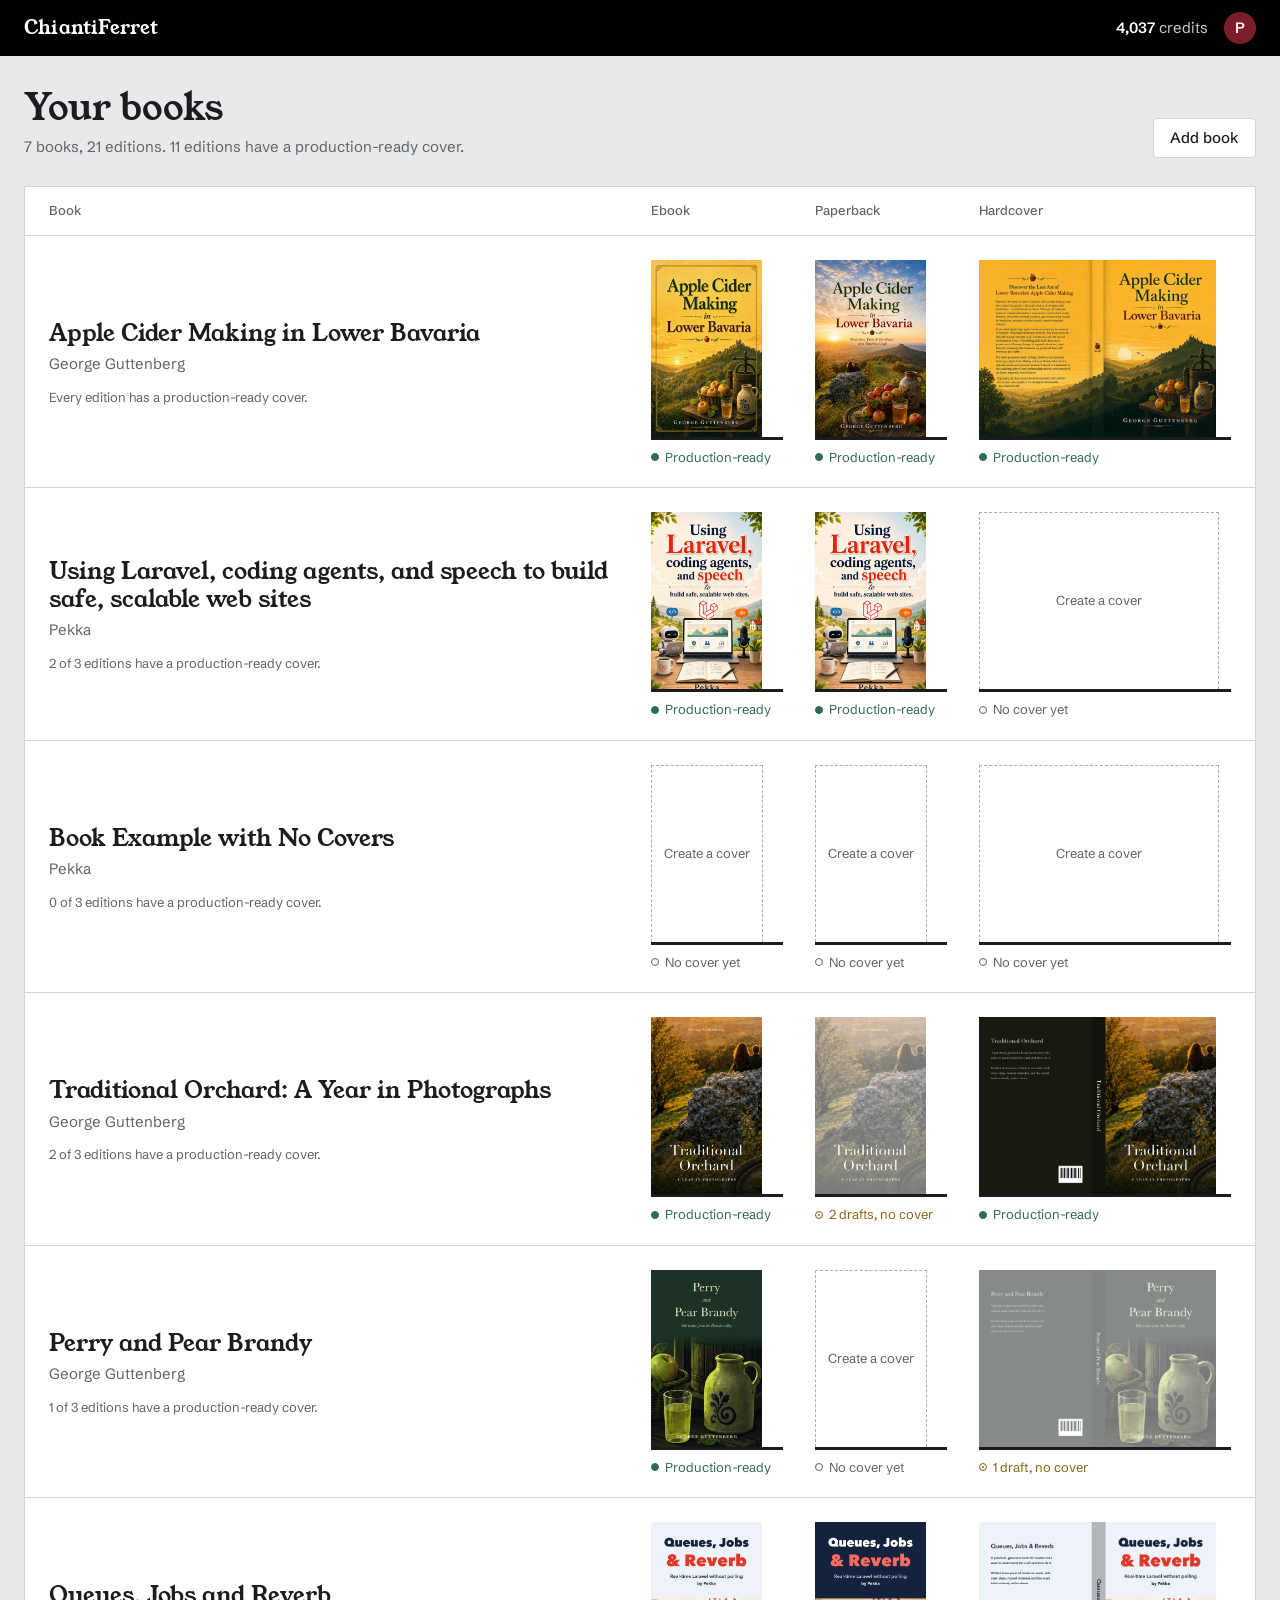
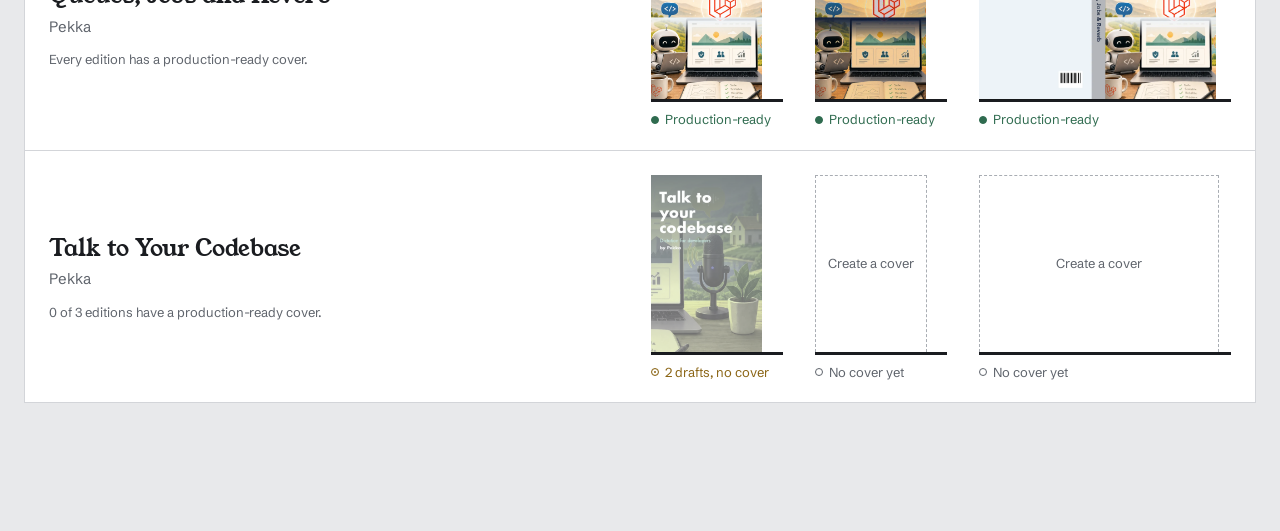
==== covers/index.html @ b51170eb "Add ChiantiFerret cover studio mockup A clickable HTML/JS mockup of a streamlined cover workflow: li" ====
<!DOCTYPE html>
<html lang="en">
<head>
    <meta charset="utf-8">
    <meta name="viewport" content="width=device-width, initial-scale=1">
    <title>Covers · ChiantiFerret</title>
    <link rel="preconnect" href="https://fonts.googleapis.com">
    <link rel="preconnect" href="https://fonts.gstatic.com" crossorigin>
    <link rel="stylesheet" href="https://fonts.googleapis.com/css2?family=Schibsted+Grotesk:wght@400;500;600;700&family=Young+Serif&display=swap">
    <link rel="stylesheet" href="app.css">
</head>
<body>
    <a class="skip-link" href="#app">Skip to content</a>

    <header class="topbar">
        <a class="wordmark" href="#/">ChiantiFerret</a>
        <div class="topbar-account">
            <span class="credit-balance"><strong id="credit-balance">4,037</strong> credits</span>
            <span class="avatar" aria-label="Signed in as Pekka">P</span>
        </div>
    </header>

    <main id="app" tabindex="-1"></main>

    <dialog class="sheet" id="draft-dialog" aria-labelledby="draft-dialog-title">
        <form method="dialog" class="sheet-form" id="draft-form">
            <div class="sheet-head">
                <img class="sheet-thumb" id="draft-source-thumb" alt="">
                <div>
                    <h2 id="draft-dialog-title">Create new draft from this cover</h2>
                    <p class="sheet-sub" id="draft-dialog-sub"></p>
                </div>
            </div>

            <label class="field-label" for="draft-start">Start from</label>
            <select class="field" id="draft-start"></select>

            <label class="field-label" for="draft-prompt">What should the new draft look like?</label>
            <textarea class="field" id="draft-prompt" rows="4" placeholder="For example: same orchard scene at dusk, warmer light, title in a lighter serif"></textarea>

            <fieldset class="keep" id="draft-keep">
                <legend class="field-label">Keep from the starting cover</legend>
                <label><input type="checkbox" name="keep" value="text" checked> Title and author text</label>
                <label><input type="checkbox" name="keep" value="layout" checked> Layout</label>
                <label><input type="checkbox" name="keep" value="palette"> Colour palette</label>
                <label><input type="checkbox" name="keep" value="art"> Illustration</label>
            </fieldset>

            <fieldset class="segmented">
                <legend class="field-label">How many variations?</legend>
                <label><input type="radio" name="count" value="1"> <span>1</span></label>
                <label><input type="radio" name="count" value="2" checked> <span>2</span></label>
                <label><input type="radio" name="count" value="4"> <span>4</span></label>
            </fieldset>

            <div class="sheet-foot">
                <p class="cost-note" id="draft-cost-note"></p>
                <button class="btn btn-quiet" value="cancel" formnovalidate>Cancel</button>
                <button class="btn btn-primary" value="confirm" id="draft-submit">Create drafts</button>
            </div>
        </form>
    </dialog>

    <dialog class="sheet" id="tweak-dialog" aria-labelledby="tweak-dialog-title">
        <form method="dialog" class="sheet-form" id="tweak-form">
            <div class="sheet-head">
                <img class="sheet-thumb" id="tweak-source-thumb" alt="">
                <div>
                    <h2 id="tweak-dialog-title">Make minor tweaks</h2>
                    <p class="sheet-sub">Keeps the cover as it is and changes only what you list. You get a new draft; the original stays untouched.</p>
                </div>
            </div>
            <label class="field-label" for="tweak-prompt">What should change?</label>
            <textarea class="field" id="tweak-prompt" rows="4" required></textarea>
            <div class="chips" id="tweak-chips" aria-label="Common tweaks"></div>
            <div class="sheet-foot">
                <p class="cost-note" id="tweak-cost-note"></p>
                <button class="btn btn-quiet" value="cancel" formnovalidate>Cancel</button>
                <button class="btn btn-primary" value="confirm">Make tweaked draft</button>
            </div>
        </form>
    </dialog>

    <dialog class="sheet sheet-small" id="confirm-dialog" aria-labelledby="confirm-title">
        <form method="dialog" class="sheet-form">
            <h2 id="confirm-title"></h2>
            <p class="sheet-sub" id="confirm-body"></p>
            <div class="sheet-foot">
                <button class="btn btn-quiet" value="cancel">Cancel</button>
                <button class="btn btn-primary" value="confirm" id="confirm-submit"></button>
            </div>
        </form>
    </dialog>

    <div class="toasts" id="toasts" aria-live="polite"></div>

    <script src="app.js"></script>
</body>
</html>
---- covers/app.css ----
:root {
    --black: #000000;
    --board: #E8E9EB;
    --paper: #FFFFFF;
    --ink: #1A1C20;
    --muted: #5E636B;
    --rule: #D3D5D9;
    --chianti: #7B1E2B;
    --chianti-deep: #5C1520;
    --chianti-light: #C2485A;
    --ready: #2F6B4F;
    --gold: #8A6414;
    --stage: #26282D;

    --serif: "Young Serif", Georgia, serif;
    --sans: "Schibsted Grotesk", "Helvetica Neue", Arial, sans-serif;

    --t-xs: 0.8125rem;
    --t-sm: 0.9375rem;
    --t-md: 1.1875rem;
    --t-lg: 1.4375rem;
    --t-xl: 1.8125rem;
    --t-xxl: 2.25rem;

    --radius: 4px;
    --front-ratio: 0.625;
    --wrap-ratio: 1.3375;
}

*, *::before, *::after { box-sizing: border-box; }

html { -webkit-text-size-adjust: 100%; }

body {
    margin: 0;
    background: var(--board);
    color: var(--ink);
    font: 400 var(--t-sm)/1.5 var(--sans);
    min-height: 100vh;
}

img { display: block; max-width: 100%; }

button, input, select, textarea { font: inherit; color: inherit; }

:focus-visible {
    outline: 3px solid var(--chianti-light);
    outline-offset: 2px;
}

.skip-link {
    position: absolute;
    left: 1rem;
    top: -3rem;
    background: var(--paper);
    padding: 0.5rem 0.75rem;
    z-index: 20;
}
.skip-link:focus { top: 0.5rem; }

/* Top bar */

.topbar {
    position: sticky;
    top: 0;
    z-index: 10;
    display: flex;
    align-items: center;
    gap: 2.5rem;
    height: 56px;
    padding: 0 1.5rem;
    background: var(--black);
    color: #FFFFFF;
}

.wordmark {
    font-family: var(--serif);
    font-size: var(--t-md);
    color: #FFFFFF;
    text-decoration: none;
    letter-spacing: 0.01em;
    white-space: nowrap;
}

.topbar-account {
    margin-left: auto;
    display: flex;
    align-items: center;
    gap: 1rem;
    font-size: var(--t-sm);
    color: #C9CCD1;
    white-space: nowrap;
}
.credit-balance strong { color: #FFFFFF; font-weight: 600; }
.credit-balance.is-spending strong { color: #F1C76A; transition: color 0.2s; }

.avatar {
    display: grid;
    place-items: center;
    width: 32px;
    height: 32px;
    border-radius: 50%;
    background: var(--chianti);
    color: #FFFFFF;
    font-weight: 600;
}

/* Shared */

.page {
    max-width: 1280px;
    margin: 0 auto;
    padding: 2rem 1.5rem 8rem;
}

.btn {
    display: inline-flex;
    align-items: center;
    justify-content: center;
    gap: 0.5rem;
    min-height: 40px;
    padding: 0 1rem;
    border: 1px solid var(--rule);
    border-radius: var(--radius);
    background: var(--paper);
    color: var(--ink);
    font-weight: 500;
    text-decoration: none;
    cursor: pointer;
    white-space: nowrap;
}
.btn:hover { border-color: #A9ADB3; }
.btn-primary { background: var(--chianti); border-color: var(--chianti); color: #FFFFFF; }
.btn-primary:hover { background: var(--chianti-deep); border-color: var(--chianti-deep); }
.btn-quiet { border-color: transparent; background: transparent; }
.btn-quiet:hover { border-color: var(--rule); }
.btn-small { min-height: 32px; padding: 0 0.625rem; font-size: var(--t-xs); }
.btn[disabled] { opacity: 0.5; cursor: not-allowed; }

.price { color: var(--gold); font-weight: 600; white-space: nowrap; flex: none; }
.btn-primary .price { color: #F6D9A0; }

.status {
    display: inline-flex;
    align-items: center;
    gap: 0.375rem;
    font-size: var(--t-xs);
    color: var(--muted);
}
.status::before {
    content: "";
    width: 8px;
    height: 8px;
    border-radius: 50%;
    border: 1.5px solid currentColor;
}
.status-ready { color: var(--ready); }
.status-ready::before { background: var(--ready); border-color: var(--ready); }
.status-drafts { color: var(--gold); }
.status-drafts::before { background: transparent; border-color: var(--gold); box-shadow: inset 0 0 0 2px var(--paper), inset 0 0 0 4px var(--gold); }
.status-none { color: var(--muted); }
.status-working { color: var(--chianti); }
.status-working::before { background: var(--chianti); border-color: var(--chianti); animation: pulse 1.2s ease-in-out infinite; }

@keyframes pulse { 50% { opacity: 0.3; } }

/* Library */

.library-head {
    display: flex;
    align-items: flex-end;
    justify-content: space-between;
    gap: 1rem;
    margin-bottom: 1.75rem;
}
.library-head h1 {
    margin: 0;
    font-family: var(--serif);
    font-weight: 400;
    font-size: var(--t-xxl);
    line-height: 1.1;
}
.library-head p { margin: 0.5rem 0 0; color: var(--muted); }

.shelf {
    background: var(--paper);
    border: 1px solid var(--rule);
}

.shelf-columns,
.shelf-row {
    display: grid;
    grid-template-columns: minmax(220px, 1fr) 132px 132px 252px;
    column-gap: 2rem;
    padding: 0 1.5rem;
}

.shelf-columns {
    padding-top: 0.875rem;
    padding-bottom: 0.875rem;
    border-bottom: 1px solid var(--rule);
    color: var(--muted);
    font-size: var(--t-xs);
    font-weight: 500;
}

.shelf-row {
    padding-top: 1.5rem;
    padding-bottom: 1.25rem;
    border-bottom: 1px solid var(--rule);
    align-items: end;
}
.shelf-row:last-child { border-bottom: 0; }

.shelf-book { align-self: center; }
.shelf-book a {
    font-family: var(--serif);
    font-size: var(--t-lg);
    line-height: 1.2;
    color: var(--ink);
    text-decoration: none;
}
.shelf-book a:hover { text-decoration: underline; text-decoration-thickness: 1px; text-underline-offset: 3px; }
.shelf-book p { margin: 0.375rem 0 0; color: var(--muted); }
.shelf-book .summary { margin-top: 0.75rem; font-size: var(--t-xs); }

.slot {
    display: flex;
    flex-direction: column;
    gap: 0.5rem;
    color: inherit;
    text-decoration: none;
}
.slot-label { display: none; font-size: var(--t-xs); color: var(--muted); }
.slot-cover {
    height: 180px;
    display: flex;
    align-items: flex-end;
    border-bottom: 3px solid var(--ink);
}
.slot-cover img {
    max-height: 100%;
    width: auto;
    box-shadow: 0 1px 0 rgba(0, 0, 0, 0.15);
    transition: transform 0.15s ease-out;
}
.slot:hover .slot-cover img { transform: translateY(-4px); }
.slot-empty {
    width: 112px;
    height: 100%;
    display: grid;
    place-items: center;
    border: 1.5px dashed #A9ADB3;
    border-bottom: 0;
    color: var(--muted);
    font-size: var(--t-xs);
    text-align: center;
    padding: 0.5rem;
}
.slot-empty.is-wrap { width: 240px; }
.slot-draft-only img { opacity: 0.55; filter: grayscale(0.4); }

/* Detail */

.crumbs {
    display: flex;
    gap: 0.5rem;
    font-size: var(--t-sm);
    color: var(--muted);
}
.crumbs a { color: var(--muted); }

.book-title {
    margin: 0.5rem 0 0.25rem;
    font-family: var(--serif);
    font-weight: 400;
    font-size: var(--t-xl);
    line-height: 1.15;
    max-width: 40ch;
}
.book-author { margin: 0; color: var(--muted); }

.book-head {
    display: flex;
    align-items: flex-end;
    justify-content: space-between;
    gap: 1rem 2rem;
}
.book-links {
    display: flex;
    align-items: center;
    gap: 1.25rem;
    flex: none;
    padding-bottom: 0.125rem;
}
.btn-discreet {
    white-space: nowrap;
    border: 1px solid var(--rule);
    border-radius: var(--radius);
    background: transparent;
    padding: 0.3rem 0.625rem;
    font-size: var(--t-xs);
    color: var(--muted);
    cursor: pointer;
}
.btn-discreet:hover { color: var(--ink); border-color: #A9ADB3; }
.external-link {
    display: inline-flex;
    align-items: center;
    gap: 0.375rem;
    color: var(--chianti);
    font-weight: 500;
    text-decoration: underline;
    text-decoration-thickness: 1px;
    text-underline-offset: 3px;
}
.external-link svg { width: 14px; height: 14px; flex: none; }

.tabs {
    display: flex;
    gap: 0.25rem;
    margin-top: 1.5rem;
    border-bottom: 1px solid #C4C7CC;
}
.tab {
    display: flex;
    align-items: center;
    gap: 0.75rem;
    padding: 0.625rem 1.125rem 0.625rem 0.625rem;
    border: 1px solid transparent;
    border-bottom: 0;
    background: transparent;
    cursor: pointer;
    text-align: left;
    margin-bottom: -1px;
}
.tab[aria-selected="true"] {
    background: var(--paper);
    border-color: #C4C7CC;
    box-shadow: inset 0 3px 0 var(--chianti);
}
.tab-thumb {
    height: 40px;
    width: auto;
}
.tab-thumb-empty {
    width: 25px;
    height: 40px;
    border: 1.5px dashed #A9ADB3;
}
.tab-thumb-empty.is-wrap { width: 54px; }
.tab-name { display: block; font-weight: 600; }
.tab .status, .slot .status { white-space: nowrap; }

.workbench {
    display: grid;
    grid-template-columns: minmax(0, 1fr) 360px;
}
.workbench.is-empty { grid-template-columns: minmax(0, 1fr); }
.workbench.is-empty .stage { min-height: 380px; }
.workbench {
    background: var(--paper);
    border: 1px solid #C4C7CC;
    border-top: 0;
}

.stage {
    position: relative;
    display: flex;
    flex-direction: column;
    align-items: center;
    justify-content: center;
    gap: 1rem;
    min-height: 600px;
    padding: 2.5rem 2rem 1.5rem;
    background: var(--stage);
    color: #D7D9DD;
}
.stage-cover {
    position: relative;
    max-height: 560px;
    max-width: 100%;
}
.stage-cover img {
    max-height: 560px;
    width: auto;
    box-shadow: 0 24px 48px rgba(0, 0, 0, 0.45);
}
.stage.is-wrap .stage-cover img { max-height: 440px; }
.stage-caption { font-size: var(--t-xs); color: #A9ADB3; text-align: center; }

.stage-flag {
    position: absolute;
    top: 1rem;
    left: 1rem;
    display: flex;
    align-items: center;
    gap: 0.75rem;
    padding: 0.375rem 0.375rem 0.375rem 0.75rem;
    background: #3A3D44;
    border-radius: var(--radius);
    font-size: var(--t-xs);
    color: #FFFFFF;
}
.stage-flag button {
    border: 0;
    background: #FFFFFF;
    color: var(--ink);
    border-radius: 3px;
    padding: 0.25rem 0.5rem;
    cursor: pointer;
    font-size: var(--t-xs);
    font-weight: 600;
}

.stage-empty {
    max-width: 34ch;
    text-align: center;
}
.stage-empty h2 {
    margin: 0 0 0.5rem;
    font-family: var(--serif);
    font-weight: 400;
    font-size: var(--t-lg);
    color: #FFFFFF;
}
.stage-empty p { margin: 0 0 1.5rem; color: #B9BCC2; }
.stage-empty .actions { display: grid; gap: 0.5rem; }
.stage-empty .btn:not(.btn-primary) { background: transparent; color: #FFFFFF; border-color: #5A5E66; }

.inspector {
    display: flex;
    flex-direction: column;
    padding: 1.5rem;
    border-left: 1px solid var(--rule);
    min-width: 0;
}
.inspector h2 {
    margin: 0;
    font-size: var(--t-md);
    font-weight: 600;
    line-height: 1.3;
}
.facts {
    display: grid;
    grid-template-columns: auto 1fr;
    gap: 0.25rem 1rem;
    margin: 0.875rem 0 1.5rem;
    font-size: var(--t-xs);
}
.facts dt { color: var(--muted); }
.facts dd { margin: 0; }

.actions-list {
    display: grid;
    grid-template-columns: minmax(0, 1fr);
    gap: 0.5rem;
}
.actions-list .btn { justify-content: space-between; width: 100%; white-space: normal; text-align: left; padding-block: 0.5rem; }
.actions-list .btn-primary { justify-content: center; }
.action-hint { margin: -0.125rem 0 0.25rem; font-size: var(--t-xs); color: var(--muted); }

.danger-zone {
    margin-top: auto;
    padding-top: 1.5rem;
}
.btn-danger-quiet {
    border: 0;
    background: none;
    padding: 0.375rem 0;
    color: #9B2C2C;
    font-weight: 500;
    cursor: pointer;
    text-decoration: underline;
    text-decoration-thickness: 1px;
    text-underline-offset: 3px;
}

/* Analysis */

.analysis {
    margin-top: 1.5rem;
    padding-top: 1.25rem;
    border-top: 1px solid var(--rule);
}
.analysis h3 { margin: 0 0 0.75rem; font-size: var(--t-sm); font-weight: 600; }
.analysis-working {
    display: flex;
    align-items: center;
    gap: 0.75rem;
    color: var(--muted);
    font-size: var(--t-xs);
}
.analysis-working .glass { width: 22px; height: 35px; }

.thumb-test {
    display: flex;
    align-items: flex-end;
    gap: 0.75rem;
    margin-bottom: 1rem;
    padding: 0.75rem;
    background: #F3F4F5;
    font-size: var(--t-xs);
    color: var(--muted);
}
.thumb-test img:nth-child(1) { height: 48px; width: auto; }
.thumb-test img:nth-child(2) { height: 96px; width: auto; }
.thumb-test p { margin: 0; max-width: 18ch; }

.checks { list-style: none; margin: 0 0 1rem; padding: 0; display: grid; gap: 0.5rem; font-size: var(--t-xs); }
.checks li { display: grid; grid-template-columns: 18px 1fr; gap: 0.5rem; }
.checks li::before { font-weight: 700; }
.checks .ok::before { content: "✓"; color: var(--ready); }
.checks .warn::before { content: "!"; color: #B3541E; text-align: center; }

.suggestions { display: grid; gap: 0.375rem; margin-bottom: 0.875rem; font-size: var(--t-xs); }
.suggestions label { display: flex; gap: 0.5rem; align-items: flex-start; }
.suggestions input { margin-top: 0.2rem; accent-color: var(--chianti); }

/* Shelves of files */

.files {
    margin-top: 2.5rem;
}
.files-head {
    display: flex;
    align-items: flex-end;
    justify-content: space-between;
    gap: 1rem;
    margin-bottom: 1rem;
}
.files-head h2 { margin: 0; font-size: var(--t-lg); font-weight: 600; line-height: 1.2; }
.files-head p { margin: 0.25rem 0 0; color: var(--muted); max-width: 60ch; }

.file-grid {
    display: grid;
    grid-template-columns: repeat(auto-fill, minmax(150px, 1fr));
    gap: 1.75rem 1.25rem;
}
.file-grid.is-wrap { grid-template-columns: repeat(auto-fill, minmax(280px, 1fr)); }

.file {
    display: flex;
    flex-direction: column;
    gap: 0.5rem;
    min-width: 0;
}
.file-preview {
    position: relative;
    display: block;
    padding: 0;
    border: 0;
    background: #D9DBDE;
    cursor: zoom-in;
    aspect-ratio: var(--front-ratio);
    overflow: hidden;
}
.is-wrap .file-preview { aspect-ratio: var(--wrap-ratio); }
.file-preview img { width: 100%; height: 100%; object-fit: cover; }
.file.is-on-stage .file-preview { outline: 3px solid var(--chianti); outline-offset: 3px; }
.file-meta {
    display: flex;
    justify-content: space-between;
    gap: 0.5rem;
    font-size: var(--t-xs);
    color: var(--muted);
}
.file-tag-current { color: var(--ready); font-weight: 600; }
.file-actions { display: flex; gap: 0.375rem; }
.file-actions .btn:first-child { flex: 1; }

.files-empty {
    padding: 1.5rem;
    border: 1.5px dashed #B5B8BE;
    color: var(--muted);
    max-width: 60ch;
}
.files-empty p { margin: 0 0 0.75rem; }

/* Generating */

.file.is-working .file-preview { cursor: progress; }
.file.is-working .file-preview img {
    filter: blur(var(--blur, 24px)) saturate(var(--sat, 0.3)) brightness(0.8);
    transform: scale(1.12);
}
.develop {
    position: absolute;
    inset: 0;
    display: grid;
    place-items: center;
    align-content: center;
    gap: 0.625rem;
    color: #FFFFFF;
    text-align: center;
    padding: 0.75rem;
    background: rgba(20, 12, 14, 0.25);
}
.develop .glass { width: 48px; height: 77px; }
.develop-label { font-size: var(--t-xs); font-weight: 600; text-shadow: 0 1px 2px rgba(0, 0, 0, 0.6); }
.develop-percent { font-size: var(--t-xs); opacity: 0.85; }

.glass-bowl, .glass-stem {
    fill: none;
    stroke: #FFFFFF;
    stroke-width: 1.75;
    stroke-linecap: round;
    stroke-linejoin: round;
}
.glass-wine, .glass-wave { fill: var(--chianti-light); }
.glass-wine-group { transform: translateY(calc(var(--p, 0) * -25px)); transition: transform 0.3s linear; }
.glass-wave { animation: slosh 1.4s ease-in-out infinite; }
.analysis-working .glass-bowl, .analysis-working .glass-stem { stroke: var(--ink); }
.analysis-working .glass-wine, .analysis-working .glass-wave { fill: var(--chianti); }

@keyframes slosh {
    0%, 100% { transform: translateX(0); }
    50% { transform: translateX(-8px); }
}

/* Menus */

.menu { position: relative; }
.menu-list {
    position: absolute;
    right: 0;
    bottom: calc(100% + 4px);
    z-index: 5;
    min-width: 170px;
    padding: 0.25rem;
    background: var(--paper);
    border: 1px solid var(--rule);
    border-radius: var(--radius);
    box-shadow: 0 8px 24px rgba(0, 0, 0, 0.12);
}
.menu-list button {
    display: block;
    width: 100%;
    padding: 0.5rem 0.625rem;
    border: 0;
    background: none;
    text-align: left;
    cursor: pointer;
    border-radius: 3px;
}
.menu-list button:hover { background: #F0F1F2; }
.menu-list .is-danger { color: #9B2C2C; }

/* Dialogs */

.sheet {
    width: min(560px, calc(100vw - 2rem));
    padding: 0;
    border: 0;
    border-radius: 6px;
    background: var(--paper);
    color: var(--ink);
    box-shadow: 0 24px 64px rgba(0, 0, 0, 0.35);
}
.sheet-small { width: min(440px, calc(100vw - 2rem)); }
.sheet::backdrop { background: rgba(0, 0, 0, 0.55); }
.sheet-form { display: grid; gap: 0.5rem; padding: 1.5rem; }
.sheet h2 { margin: 0; font-size: var(--t-md); font-weight: 600; line-height: 1.3; }
.sheet-head { display: flex; gap: 1rem; align-items: flex-start; margin-bottom: 0.75rem; }
.sheet-thumb { height: 96px; width: auto; flex: none; }
.sheet-sub { margin: 0.375rem 0 0; color: var(--muted); font-size: var(--t-sm); }
.field-label { margin-top: 0.75rem; font-weight: 600; font-size: var(--t-sm); padding: 0; }
.field {
    width: 100%;
    padding: 0.625rem 0.75rem;
    border: 1px solid #B5B8BE;
    border-radius: var(--radius);
    background: var(--paper);
    resize: vertical;
}
.keep, .segmented { border: 0; margin: 0; padding: 0; }
.keep { display: grid; grid-template-columns: 1fr 1fr; gap: 0.375rem 1rem; }
.keep legend { margin-bottom: 0.5rem; }
.keep input { accent-color: var(--chianti); }
.segmented { display: flex; gap: 0; }
.segmented legend { margin-bottom: 0.5rem; }
.segmented label { position: relative; }
.segmented input { position: absolute; opacity: 0; }
.segmented span {
    display: grid;
    place-items: center;
    width: 52px;
    height: 36px;
    border: 1px solid #B5B8BE;
    margin-left: -1px;
    cursor: pointer;
   
}
.segmented label:first-of-type span { border-radius: var(--radius) 0 0 var(--radius); margin-left: 0; }
.segmented label:last-of-type span { border-radius: 0 var(--radius) var(--radius) 0; }
.segmented input:checked + span { background: var(--ink); border-color: var(--ink); color: #FFFFFF; }
.segmented input:focus-visible + span { outline: 3px solid var(--chianti-light); outline-offset: 2px; }

.chips { display: flex; flex-wrap: wrap; gap: 0.375rem; margin-top: 0.25rem; }
.chip {
    border: 1px solid var(--rule);
    background: #F3F4F5;
    border-radius: 999px;
    padding: 0.3rem 0.75rem;
    font-size: var(--t-xs);
    cursor: pointer;
}
.chip:hover { border-color: #A9ADB3; }

.sheet-foot {
    display: flex;
    align-items: center;
    gap: 0.5rem;
    margin-top: 1.25rem;
    padding-top: 1rem;
    border-top: 1px solid var(--rule);
}
.cost-note { margin: 0 auto 0 0; font-size: var(--t-xs); color: var(--muted); }

/* Toasts */

.toasts {
    position: fixed;
    left: 50%;
    bottom: 1.5rem;
    transform: translateX(-50%);
    z-index: 30;
    display: grid;
    gap: 0.5rem;
    justify-items: center;
}
.toast {
    display: flex;
    align-items: center;
    gap: 1rem;
    padding: 0.75rem 0.75rem 0.75rem 1rem;
    background: var(--ink);
    color: #FFFFFF;
    border-radius: var(--radius);
    box-shadow: 0 8px 24px rgba(0, 0, 0, 0.25);
    animation: toast-in 0.2s ease-out;
}
.toast button {
    border: 0;
    background: #FFFFFF;
    color: var(--ink);
    border-radius: 3px;
    padding: 0.3rem 0.625rem;
    font-weight: 600;
    cursor: pointer;
}
@keyframes toast-in { from { transform: translateY(8px); opacity: 0; } }

/* Responsive */

@media (max-width: 1080px) {
    .workbench { grid-template-columns: 1fr; }
    .inspector { border-left: 0; border-top: 1px solid var(--rule); }
    .stage { min-height: 0; }
}

@media (max-width: 860px) {
    .topbar { gap: 1rem; padding: 0 1rem; }
    .page { padding: 1.25rem 1rem 6rem; }
    .shelf-columns { display: none; }
    .shelf-row {
        grid-template-columns: repeat(3, auto);
        justify-content: start;
        column-gap: 1rem;
        row-gap: 1rem;
        overflow-x: auto;
        padding: 1.25rem 1rem;
    }
    .shelf-book { grid-column: 1 / -1; }
    .slot-label { display: block; }
    .slot-cover { height: 132px; }
    .slot-empty { width: 82px; }
    .slot-empty.is-wrap { width: 176px; }
    .tabs { overflow-x: auto; }
    .tab { padding-right: 0.75rem; }
    .tab-thumb, .tab-thumb-empty { display: none; }
    .stage { padding: 2rem 1rem 1rem; }
    .stage-cover img { max-height: 420px; }
    .stage.is-wrap .stage-cover img { max-height: none; }
    .library-head { flex-direction: column; align-items: flex-start; }
    .book-head { flex-direction: column; align-items: flex-start; }
    .book-links { flex-wrap: wrap; gap: 0.75rem 1.25rem; }
    .keep { grid-template-columns: 1fr; }
}

@media (prefers-reduced-motion: reduce) {
    *, *::before, *::after { animation: none !important; transition: none !important; }
    .file.is-working .file-preview img { filter: blur(12px) saturate(0.3) brightness(0.8); }
}

.visually-hidden {
    position: absolute;
    width: 1px;
    height: 1px;
    overflow: hidden;
    clip: rect(0 0 0 0);
    white-space: nowrap;
}
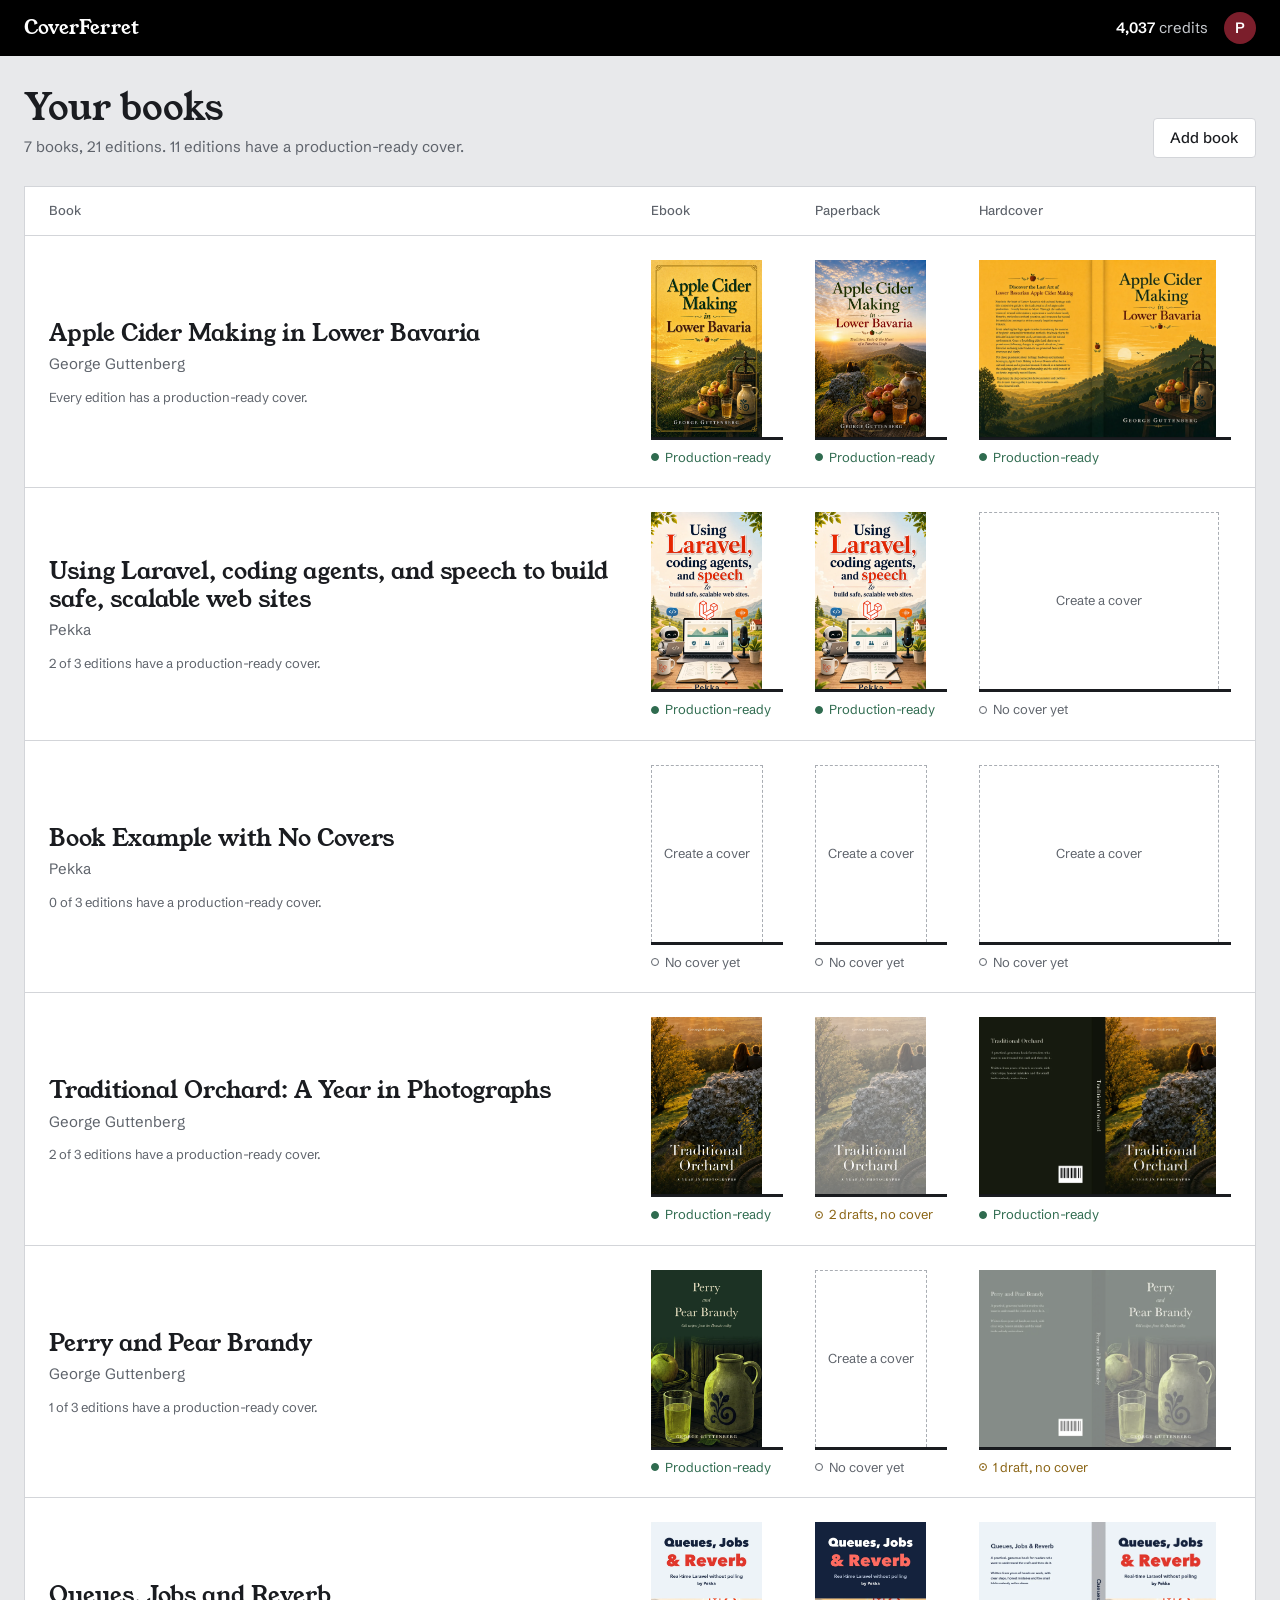
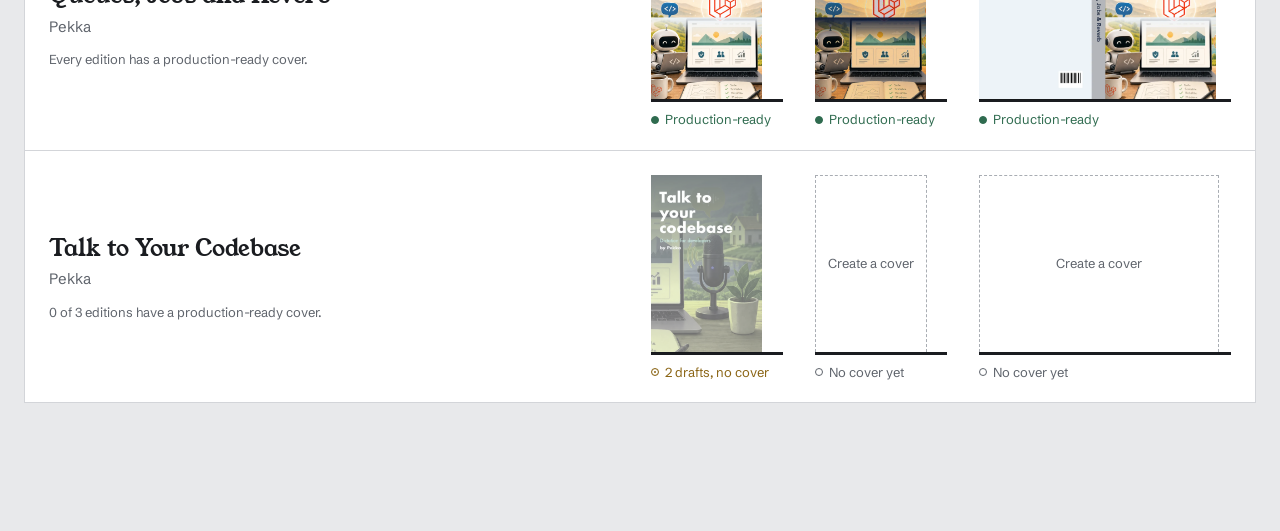
==== commit dc5224ad: "Rename wordmark to CoverFerret Co-Authored-By: Claude Opus 5.5 <noreply@anthropic.com>" ====
--- a/covers/index.html
+++ b/covers/index.html
@@ -3,7 +3,7 @@
 <head>
     <meta charset="utf-8">
     <meta name="viewport" content="width=device-width, initial-scale=1">
-    <title>Covers · ChiantiFerret</title>
+    <title>Covers · CoverFerret</title>
     <link rel="preconnect" href="https://fonts.googleapis.com">
     <link rel="preconnect" href="https://fonts.gstatic.com" crossorigin>
     <link rel="stylesheet" href="https://fonts.googleapis.com/css2?family=Schibsted+Grotesk:wght@400;500;600;700&family=Young+Serif&display=swap">
@@ -13,7 +13,7 @@
     <a class="skip-link" href="#app">Skip to content</a>
 
     <header class="topbar">
-        <a class="wordmark" href="#/">ChiantiFerret</a>
+        <a class="wordmark" href="#/">CoverFerret</a>
         <div class="topbar-account">
             <span class="credit-balance"><strong id="credit-balance">4,037</strong> credits</span>
             <span class="avatar" aria-label="Signed in as Pekka">P</span>
